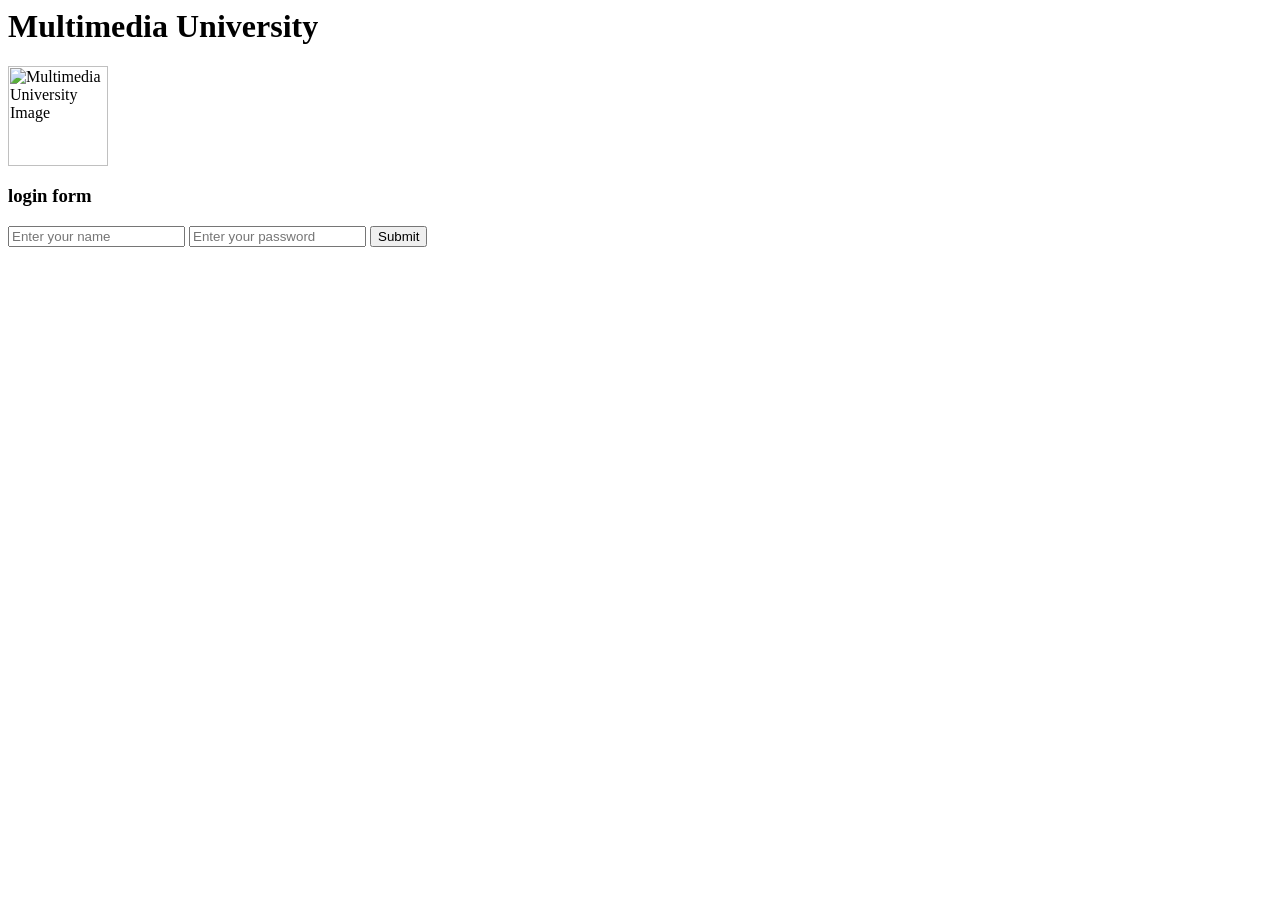
==== index.html @ 3fea95f2 "html css" ====
<html>
  <head>
    <title>Multimedia Page</title>
  </head>
  <body>
    <h1>Multimedia University</h1>
    <img
      src="https://www.facebook.com/MultimediaUni/photos/587625910072011/"
      alt="Multimedia University Image"
      width="100px"
    />
    <h3>login form</h3>
    <input type="text" placeholder="Enter your name" />
    <input type="password" placeholder="Enter your password" />
    <button id="btn">Submit</button>
  </body>
</html>
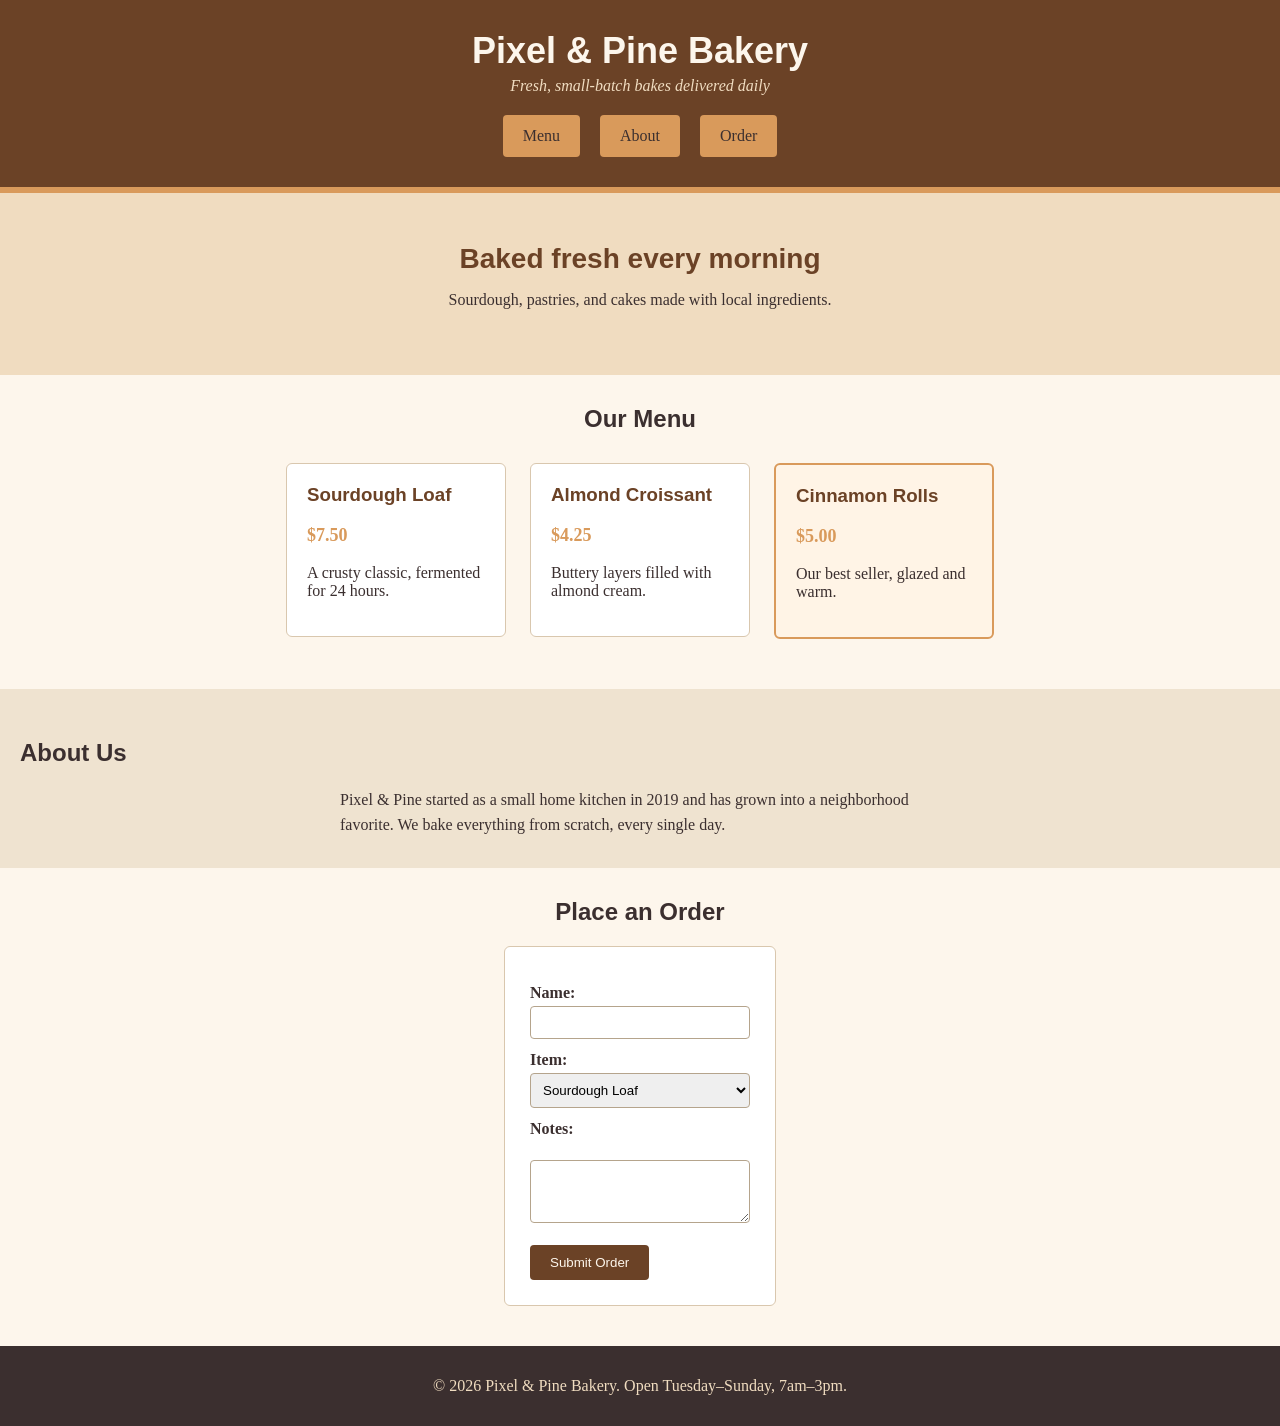
==== commit f0e308f4: "rename" ====
--- a/index.html
+++ b/index.html
@@ -1,17 +1,88 @@
-<html>
+<!doctype html>
+<html lang="en">
   <head>
-    <title>Multimedia Page</title>
+    <meta charset="UTF-8" />
+    <title>Pixel & Pine Bakery</title>
+    <link rel="stylesheet" href="index.css" />
   </head>
   <body>
-    <h1>Multimedia University</h1>
-    <img
-      src="https://www.facebook.com/MultimediaUni/photos/587625910072011/"
-      alt="Multimedia University Image"
-      width="100px"
-    />
-    <h3>login form</h3>
-    <input type="text" placeholder="Enter your name" />
-    <input type="password" placeholder="Enter your password" />
-    <button id="btn">Submit</button>
+    <header class="site-header">
+      <h1>Pixel &amp; Pine Bakery</h1>
+      <p>Fresh, small-batch bakes delivered daily</p>
+
+      <nav class="site-nav">
+        <a href="#menu" class="nav-link">Menu</a>
+        <a href="#about" class="nav-link">About</a>
+        <a href="#order" class="nav-link">Order</a>
+      </nav>
+    </header>
+
+    <section class="hero">
+      <h2>Baked fresh every morning</h2>
+      <p>Sourdough, pastries, and cakes made with local ingredients.</p>
+    </section>
+
+    <main>
+      <section id="menu" class="menu-section">
+        <h2>Our Menu</h2>
+
+        <div class="card-row">
+          <div class="card">
+            <h3>Sourdough Loaf</h3>
+            <p class="price">$7.50</p>
+            <p>A crusty classic, fermented for 24 hours.</p>
+          </div>
+
+          <div class="card">
+            <h3>Almond Croissant</h3>
+            <p class="price">$4.25</p>
+            <p>Buttery layers filled with almond cream.</p>
+          </div>
+
+          <div class="card featured">
+            <h3>Cinnamon Rolls</h3>
+            <p class="price">$5.00</p>
+            <p>Our best seller, glazed and warm.</p>
+          </div>
+        </div>
+      </section>
+
+      <section id="about" class="about-section">
+        <h2>About Us</h2>
+        <p>
+          Pixel &amp; Pine started as a small home kitchen in 2019 and has grown
+          into a neighborhood favorite. We bake everything from scratch, every
+          single day.
+        </p>
+      </section>
+
+      <section id="order" class="order-section">
+        <h2>Place an Order</h2>
+
+        <form action="#" method="get" class="order-form">
+          <label for="name">Name:</label>
+          <input type="text" id="name" name="name" /><br />
+
+          <label for="item">Item:</label>
+          <select id="item" name="item">
+            <option value="sourdough">Sourdough Loaf</option>
+            <option value="croissant">Almond Croissant</option>
+            <option value="rolls">Cinnamon Rolls</option></select
+          ><br />
+
+          <label for="notes">Notes:</label><br />
+          <textarea id="notes" name="notes" rows="3" cols="30"></textarea><br />
+
+          <input type="submit" value="Submit Order" class="submit-btn" />
+        </form>
+      </section>
+    </main>
+
+    <footer class="site-footer">
+      <p>
+        &copy; 2026 Pixel &amp; Pine Bakery. Open Tuesday&ndash;Sunday,
+        7am&ndash;3pm.
+      </p>
+    </footer>
   </body>
 </html>
--- a/index.css
+++ b/index.css
@@ -0,0 +1,171 @@
+/* ===== Global resets / base styling ===== */
+* {
+  box-sizing: border-box;
+}
+
+body {
+  margin: 0;
+  font-family: Georgia, "Times New Roman", serif;
+  background-color: #fdf6ec;
+  color: #3b2f2f;
+}
+
+h1,
+h2,
+h3 {
+  font-family: "Trebuchet MS", sans-serif;
+}
+
+/* ===== Header ===== */
+.site-header {
+  background-color: #6b4226;
+  color: #fdf6ec;
+  padding: 30px 20px;
+  text-align: center;
+  border-bottom: 6px solid #d99a5b;
+}
+
+.site-header h1 {
+  margin: 0 0 5px 0;
+  font-size: 36px;
+}
+
+.site-header p {
+  margin: 0;
+  font-style: italic;
+  color: #f0dcc0;
+}
+
+/* ===== Nav ===== */
+.site-nav {
+  margin-top: 20px;
+}
+
+.nav-link {
+  display: inline-block;
+  background-color: #d99a5b;
+  color: #3b2f2f;
+  text-decoration: none;
+  padding: 10px 18px;
+  margin: 0 8px;
+  border-radius: 4px;
+  border: 2px solid transparent;
+}
+
+.nav-link:hover {
+  border: 2px solid #3b2f2f;
+  background-color: #e8b47f;
+}
+
+/* ===== Hero ===== */
+.hero {
+  background-color: #f0dcc0;
+  padding: 50px 20px;
+  text-align: center;
+  margin-bottom: 30px;
+}
+
+.hero h2 {
+  margin: 0 0 10px 0;
+  font-size: 28px;
+  color: #6b4226;
+}
+
+/* ===== Menu section / cards ===== */
+.menu-section {
+  padding: 0 20px 40px 20px;
+  text-align: center;
+}
+
+.card-row {
+  margin-top: 20px;
+}
+
+.card {
+  display: inline-block;
+  width: 220px;
+  background-color: #ffffff;
+  border: 1px solid #d9c7ae;
+  border-radius: 6px;
+  padding: 20px;
+  margin: 10px;
+  vertical-align: top;
+  text-align: left;
+}
+
+.card h3 {
+  margin-top: 0;
+  color: #6b4226;
+}
+
+.card .price {
+  font-weight: bold;
+  color: #d99a5b;
+  font-size: 18px;
+}
+
+.card.featured {
+  background-color: #fff4e6;
+  border: 2px solid #d99a5b;
+}
+
+/* ===== About section ===== */
+.about-section {
+  background-color: #efe3d0;
+  padding: 30px 20px;
+  margin-bottom: 30px;
+}
+
+.about-section p {
+  max-width: 600px;
+  margin: 0 auto;
+  line-height: 1.6;
+}
+
+/* ===== Order form ===== */
+.order-section {
+  padding: 0 20px 40px 20px;
+  text-align: center;
+}
+
+.order-form {
+  display: inline-block;
+  text-align: left;
+  background-color: #ffffff;
+  border: 1px solid #d9c7ae;
+  padding: 25px;
+  border-radius: 6px;
+}
+
+.order-form label {
+  display: block;
+  margin-top: 12px;
+  margin-bottom: 4px;
+  font-weight: bold;
+}
+
+.order-form input[type="text"],
+.order-form select,
+.order-form textarea {
+  padding: 8px;
+  border: 1px solid #b5a48c;
+  border-radius: 4px;
+  width: 220px;
+}
+
+.submit-btn {
+  margin-top: 18px;
+  background-color: #6b4226;
+  color: #fdf6ec;
+  border: none;
+  padding: 10px 20px;
+  border-radius: 4px;
+}
+
+/* ===== Footer ===== */
+.site-footer {
+  background-color: #3b2f2f;
+  color: #f0dcc0;
+  text-align: center;
+  padding: 15px;
+}
